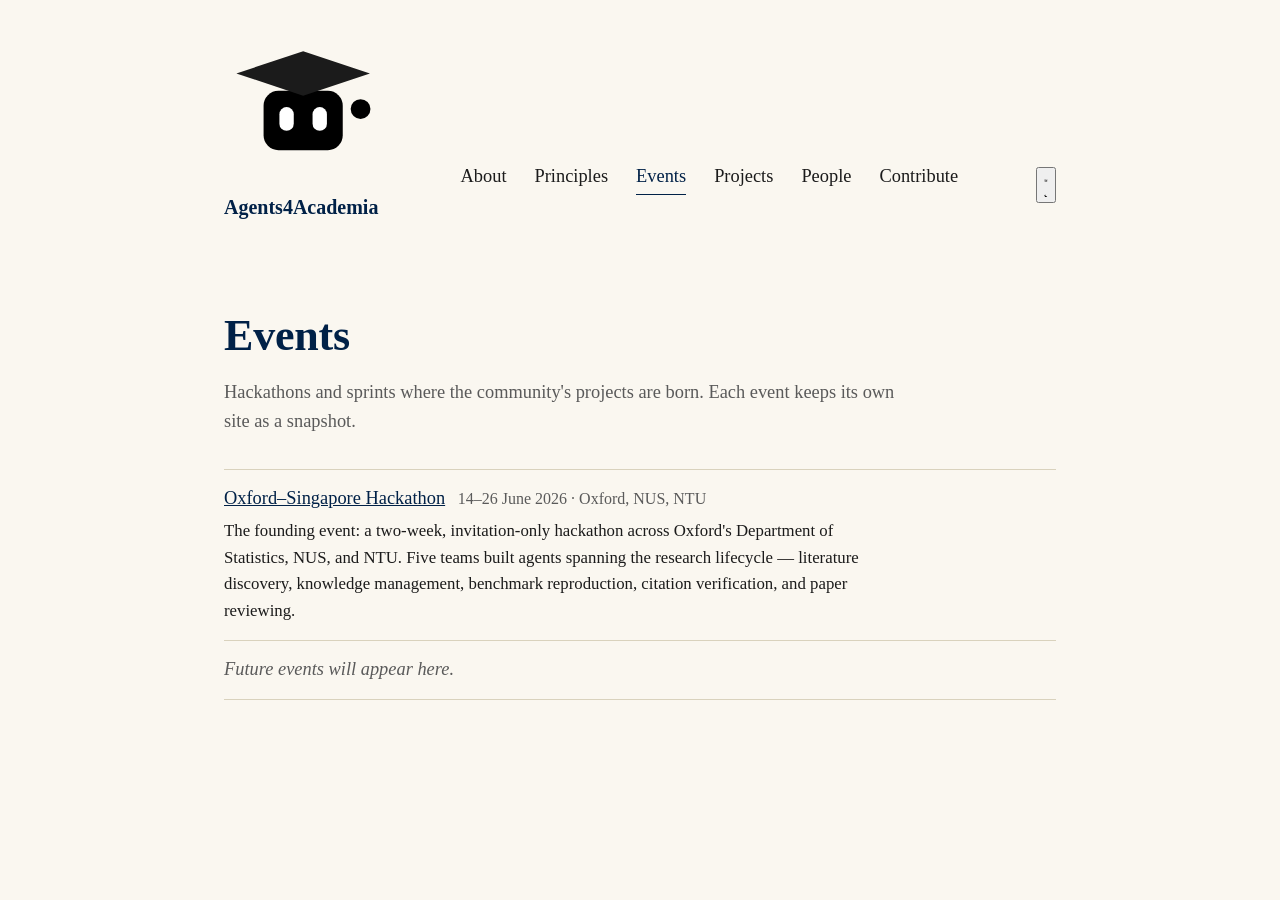
==== events/index.html @ e946435d "Redesign: community site with events archive, theme toggle, graduate-agent brand - Root restructure:" ====
<!doctype html>
<html lang="en">
<head>
  <meta charset="utf-8" />
  <meta name="viewport" content="width=device-width, initial-scale=1" />
  <link rel="icon" type="image/svg+xml" href="../assets/img/favicon.svg" />
  <title>Events — Agents4Academia</title>
  <link rel="preconnect" href="https://fonts.googleapis.com" />
  <link rel="preconnect" href="https://fonts.gstatic.com" crossorigin />
  <link href="https://fonts.googleapis.com/css2?family=Archivo:wght@500;650;700&family=IBM+Plex+Mono:wght@400;500&family=IBM+Plex+Sans:wght@400;600&display=swap" rel="stylesheet" />
  <script>
    (function () {
      var t = null;
      try { t = localStorage.getItem("theme"); } catch (e) {}
      if (!t) t = matchMedia("(prefers-color-scheme: dark)").matches ? "dark" : "light";
      document.documentElement.dataset.theme = t;
    })();
  </script>
  <link rel="stylesheet" href="../assets/css/style.css?v=6" />
</head>
<body>

<header class="site-header">
  <div class="wrap">
    <a class="brand" href="../">
      <svg class="node" viewBox="0 0 32 32" aria-hidden="true"><rect x="8" y="13.5" width="16" height="12" rx="3" fill="var(--plot)"/><rect x="11.2" y="16.8" width="2.9" height="4.8" rx="1.45" fill="#fff"/><rect x="17.9" y="16.8" width="2.9" height="4.8" rx="1.45" fill="#fff"/><path d="M2.5 10 16 5.5 29.5 10 16 14.5 Z" fill="var(--ink)"/><path d="M27.6 10.8 V 15.4" stroke="var(--accent)" stroke-width="1.7" stroke-linecap="round"/><circle cx="27.6" cy="17.2" r="2" fill="var(--accent)"/></svg>
      Agents4Academia
    </a>
    <nav class="site-nav" aria-label="Primary">
      <a href="../">About</a>
      <a href="../principles.html">Principles</a>
      <a href="./" aria-current="page">Events</a>
      <a href="../projects.html">Projects</a>
      <a href="../people.html">People</a>
      <a href="../contribute.html">Contribute</a>
    </nav>
    <button class="theme-toggle" aria-label="Toggle dark mode"
      onclick="var r=document.documentElement;var t=r.dataset.theme==='dark'?'light':'dark';r.dataset.theme=t;try{localStorage.setItem('theme',t)}catch(e){}">
      <svg class="tt-sun" viewBox="0 0 24 24" fill="none" stroke="currentColor" stroke-width="2" stroke-linecap="round" aria-hidden="true">
        <circle cx="12" cy="12" r="4.2"/>
        <path d="M12 2.5v2.4M12 19.1v2.4M2.5 12h2.4M19.1 12h2.4M5 5l1.7 1.7M17.3 17.3 19 19M19 5l-1.7 1.7M6.7 17.3 5 19"/>
      </svg>
      <svg class="tt-moon" viewBox="0 0 24 24" fill="currentColor" aria-hidden="true">
        <path d="M20.5 14.6A8.5 8.5 0 0 1 9.4 3.5a8.5 8.5 0 1 0 11.1 11.1z"/>
      </svg>
    </button>
  </div>
</header>

<main>
  <div class="wrap">
    <h1>Events</h1>
    <p class="tagline">
      Hackathons and sprints where the community's projects are born. Each
      event keeps its own site as a snapshot.
    </p>

    <ul class="plain resources">
      <li>
        <a href="2026-oxford-sg/">Oxford–Singapore Hackathon</a>
        <span class="src">14–26 June 2026 · Oxford, NUS, NTU</span>
        <p class="blurb">
          The founding event: a two-week, invitation-only hackathon across
          Oxford's Department of Statistics, NUS, and NTU. Five teams built
          agents spanning the research lifecycle — literature discovery,
          knowledge management, benchmark reproduction, citation verification,
          and paper reviewing.
        </p>
      </li>
      <li class="tba">Future events will appear here.</li>
    </ul>
  </div>
</main>

</body>
</html>
---- assets/css/style.css ----
:root {
  --navy: #002147;
  --ink: #1b1b1b;
  --muted: #5a5a5a;
  --cream: #faf7f0;
  --rule: #d9d2bd;
  --max: 56rem;
  --gutter: clamp(1.25rem, 4vw, 2rem);
}

* { box-sizing: border-box; }

body {
  margin: 0;
  font-family: "Crimson Pro", "EB Garamond", Georgia, serif;
  font-size: 1.15rem;
  line-height: 1.6;
  color: var(--ink);
  background: var(--cream);
  -webkit-font-smoothing: antialiased;
  text-rendering: optimizeLegibility;
}

.wrap {
  max-width: var(--max);
  margin: 0 auto;
  padding-left: var(--gutter);
  padding-right: var(--gutter);
}

/* Header */
.site-header .wrap {
  display: flex;
  align-items: baseline;
  justify-content: space-between;
  gap: 2rem;
  padding-top: 1.5rem;
  padding-bottom: 1.5rem;
  flex-wrap: wrap;
}

.brand {
  font-weight: 600;
  font-size: 1.25rem;
  color: var(--navy);
  text-decoration: none;
}

.site-nav {
  display: flex;
  gap: 1.75rem;
  font-size: 1.15rem;
}

.site-nav a {
  color: var(--ink);
  text-decoration: none;
  padding-bottom: 2px;
  border-bottom: 1px solid transparent;
}

.site-nav a:hover {
  color: var(--navy);
  border-bottom-color: var(--navy);
}

.site-nav a[aria-current="page"] {
  color: var(--navy);
  border-bottom-color: var(--navy);
}

/* Page body */
main {
  padding: clamp(2.5rem, 6vw, 4rem) 0 4rem;
}

h1 {
  font-family: "Crimson Pro", Georgia, serif;
  font-weight: 600;
  font-size: clamp(2rem, 4vw, 2.75rem);
  color: var(--navy);
  margin: 0 0 1rem;
  line-height: 1.15;
  letter-spacing: -0.005em;
}

h2 {
  font-family: "Crimson Pro", Georgia, serif;
  font-weight: 600;
  font-size: 1.4rem;
  color: var(--navy);
  margin: 2.5rem 0 0.75rem;
}

p {
  margin: 0 0 1rem;
  max-width: 38em;
}

a {
  color: var(--navy);
}

.cover {
  margin: 0 0 2.5rem;
}

.cover img {
  display: block;
  width: 100%;
  height: auto;
}

.tagline {
  font-size: 1.15rem;
  color: var(--muted);
  margin-bottom: 2rem;
  max-width: 38em;
}

/* Definition-list-style facts */
.facts {
  margin: 2rem 0;
  border-top: 1px solid var(--rule);
}

.facts > div {
  display: grid;
  grid-template-columns: 9rem 1fr;
  gap: 1.5rem;
  padding: 0.9rem 0;
  border-bottom: 1px solid var(--rule);
}

.facts dt {
  color: var(--muted);
  font-size: 1rem;
}

.facts dd {
  margin: 0;
  color: var(--ink);
}

@media (max-width: 560px) {
  .facts > div { grid-template-columns: 1fr; gap: 0.15rem; padding: 0.75rem 0; }
}

/* Lists */
ul.plain {
  list-style: none;
  padding: 0;
  margin: 1rem 0;
}

ul.plain li {
  padding: 0.5rem 0;
  border-bottom: 1px solid var(--rule);
}

ul.plain li:first-child {
  border-top: 1px solid var(--rule);
}

.tba {
  color: var(--muted);
  font-style: italic;
}

.ack {
  margin-top: 2.5rem;
  padding-top: 1rem;
  border-top: 1px solid var(--rule);
  color: var(--muted);
  font-size: 1.05rem;
}

.ack-label {
  font-size: 0.95rem;
  margin: 0 0 0.75rem;
}

.logo-row {
  display: flex;
  align-items: center;
  gap: 2.5rem;
  flex-wrap: wrap;
}

.logo-row img {
  height: 14px;
  width: auto;
  display: block;
  opacity: 0.75;
}

.logo-row a:hover img {
  opacity: 1;
}

/* Timezone toggle */
.tz-toggle {
  display: inline-flex;
  margin-bottom: 1.25rem;
  border: 1px solid var(--navy);
  border-radius: 4px;
  overflow: hidden;
}

.tz-toggle button {
  font-family: inherit;
  font-size: 1rem;
  padding: 0.4rem 1rem;
  border: none;
  background: transparent;
  color: var(--muted);
  cursor: pointer;
}

.tz-toggle button + button {
  border-left: 1px solid var(--navy);
}

.tz-toggle button:hover {
  color: var(--navy);
}

.tz-toggle button[aria-pressed="true"] {
  background: var(--navy);
  color: #fff;
  font-weight: 600;
}

.tz-toggle button[aria-pressed="true"]::before {
  content: "\2713\00a0";
}

/* Schedule */
table.schedule {
  width: 100%;
  border-collapse: collapse;
  margin: 1rem 0 2.5rem;
  font-size: 1.05rem;
}

table.schedule th,
table.schedule td {
  padding: 0.6rem 0.75rem;
  border: 1px solid var(--rule);
  vertical-align: top;
  text-align: left;
}

table.schedule th {
  font-weight: 600;
  color: var(--navy);
  font-size: 1rem;
}

table.schedule td.time,
table.schedule th.time {
  width: 5.5rem;
  font-variant-numeric: tabular-nums;
  white-space: nowrap;
}

table.schedule td.time {
  color: var(--muted);
}

table.schedule .day-row td {
  font-weight: 600;
  color: var(--navy);
  background: rgba(0, 33, 71, 0.04);
}

table.schedule .day-row td > span {
  display: inline-block;
}

table.schedule .day-row .loc {
  float: right;
  font-weight: 400;
  font-size: 1rem;
  color: var(--muted);
}

/* Resources */
ul.resources li {
  padding: 0.9rem 0;
}

ul.resources li > a {
  font-weight: 500;
  font-size: 1.15rem;
}

ul.resources .src {
  color: var(--muted);
  font-size: 1rem;
  margin-left: 0.5rem;
}

ul.resources .blurb {
  margin: 0.25rem 0 0;
  font-size: 1.05rem;
  color: var(--ink);
}

/* Footer */
.site-footer {
  padding: 2rem 0;
  font-size: 1rem;
  color: var(--muted);
}

.site-footer p { margin: 0.25rem 0; }
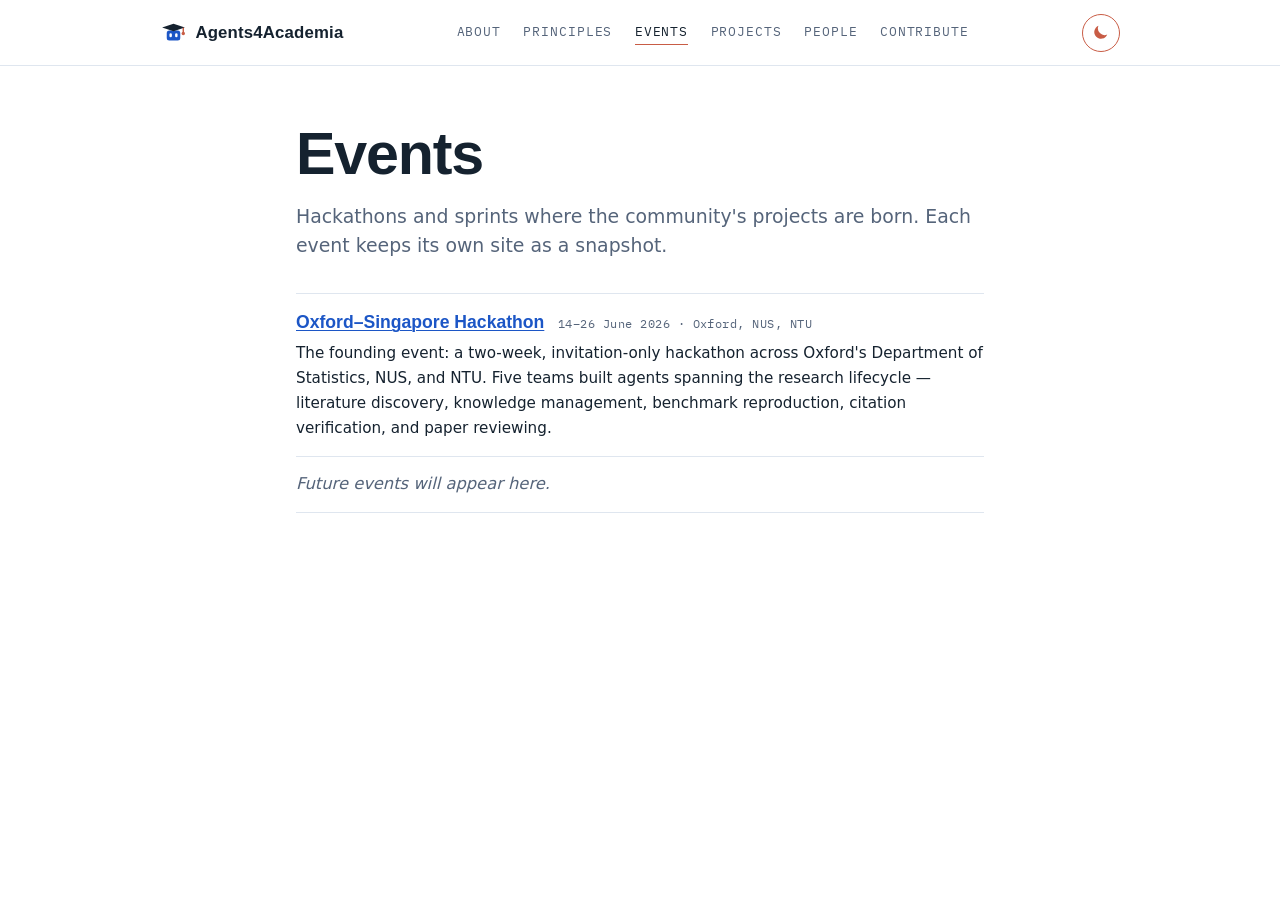
==== commit 14be2fd5: "Fix dark/light image swap: .cover img specificity beat .dark-only Co-Authored-By: Claude Fable 5 <no" ====
--- a/events/index.html
+++ b/events/index.html
@@ -16,7 +16,7 @@
       document.documentElement.dataset.theme = t;
     })();
   </script>
-  <link rel="stylesheet" href="../assets/css/style.css?v=6" />
+  <link rel="stylesheet" href="../assets/css/style.css?v=7" />
 </head>
 <body>
 
--- a/assets/css/style.css
+++ b/assets/css/style.css
@@ -1,22 +1,46 @@
+/* Agents4Academia — "graph paper" system.
+   Cool white sheet with a faint plotted grid; Archivo display, IBM Plex Sans
+   body, IBM Plex Mono for labels. One working blue (plot), the org banner's
+   terracotta as the accent. Event snapshots under events/<slug>/ carry their
+   own frozen copy of the old stylesheet and are untouched by this file. */
+
 :root {
-  --navy: #002147;
-  --ink: #1b1b1b;
-  --muted: #5a5a5a;
-  --cream: #faf7f0;
-  --rule: #d9d2bd;
-  --max: 56rem;
+  --paper: #ffffff;
+  --grid: #e7edf6;
+  --ink: #15222f;
+  --muted: #55647a;
+  --plot: #1c56c6;
+  --accent: #c85c45;
+  --rule: #dfe6ef;
+  --card: #ffffff;
+  --max: 47rem;
   --gutter: clamp(1.25rem, 4vw, 2rem);
+  --display: "Archivo", "Helvetica Neue", sans-serif;
+  --body: "IBM Plex Sans", system-ui, sans-serif;
+  --mono: "IBM Plex Mono", ui-monospace, monospace;
+  color-scheme: light;
+}
+
+:root[data-theme="dark"] {
+  --paper: #0f151d;
+  --ink: #e7edf6;
+  --muted: #97a5ba;
+  --plot: #7aa5f8;
+  --accent: #e08a70;
+  --rule: #273140;
+  --card: #161e29;
+  color-scheme: dark;
 }
 
 * { box-sizing: border-box; }
 
 body {
   margin: 0;
-  font-family: "Crimson Pro", "EB Garamond", Georgia, serif;
-  font-size: 1.15rem;
-  line-height: 1.6;
-  color: var(--ink);
-  background: var(--cream);
+  font-family: var(--body);
+  font-size: 1.02rem;
+  line-height: 1.65;
+  color: var(--ink);
+  background-color: var(--paper);
   -webkit-font-smoothing: antialiased;
   text-rendering: optimizeLegibility;
 }
@@ -28,102 +52,240 @@
   padding-right: var(--gutter);
 }
 
-/* Header */
+a { color: var(--plot); text-decoration-thickness: 1px; text-underline-offset: 2px; }
+a:hover { color: var(--accent); }
+:focus-visible { outline: 2px solid var(--plot); outline-offset: 2px; border-radius: 2px; }
+
+/* ── Inline icons: follow the text color; plotted dot takes the accent ── */
+.ico {
+  width: 15px;
+  height: 15px;
+  vertical-align: -2px;
+  margin-right: 0.32em;
+  flex: none;
+}
+.ico .dot { fill: var(--accent); }
+
+/* ── Header ── */
+.site-header {
+  background: color-mix(in srgb, var(--paper) 90%, transparent);
+  border-bottom: 1px solid var(--rule);
+  backdrop-filter: blur(4px);
+  position: sticky;
+  top: 0;
+  z-index: 10;
+}
+
 .site-header .wrap {
   display: flex;
-  align-items: baseline;
+  align-items: center;
   justify-content: space-between;
-  gap: 2rem;
-  padding-top: 1.5rem;
-  padding-bottom: 1.5rem;
+  gap: 1.5rem;
+  padding-top: 0.85rem;
+  padding-bottom: 0.85rem;
   flex-wrap: wrap;
+  max-width: 64rem;
 }
 
 .brand {
-  font-weight: 600;
-  font-size: 1.25rem;
-  color: var(--navy);
+  font-family: var(--display);
+  font-weight: 700;
+  font-size: 1.05rem;
+  letter-spacing: 0.01em;
+  color: var(--ink);
   text-decoration: none;
-}
+  display: inline-flex;
+  align-items: center;
+  gap: 0.5em;
+}
+.brand:hover { color: var(--plot); }
+.brand .node { width: 27px; height: 27px; flex: none; }
 
 .site-nav {
   display: flex;
-  gap: 1.75rem;
-  font-size: 1.15rem;
+  gap: 1.4rem;
+  font-family: var(--mono);
+  font-size: 0.8rem;
+  letter-spacing: 0.07em;
+  text-transform: uppercase;
 }
 
 .site-nav a {
-  color: var(--ink);
+  color: var(--muted);
   text-decoration: none;
   padding-bottom: 2px;
+  border-bottom: 1.5px solid transparent;
+}
+
+.site-nav a:hover { color: var(--plot); }
+
+.site-nav a[aria-current="page"] {
+  color: var(--ink);
+  border-bottom-color: var(--accent);
+}
+
+/* ── Page body ── */
+main { padding: clamp(2rem, 5vw, 3.5rem) 0 4rem; }
+
+h1 {
+  font-family: var(--display);
+  font-weight: 700;
+  font-size: clamp(2.3rem, 5vw, 3.7rem);
+  letter-spacing: -0.02em;
+  line-height: 1.08;
+  color: var(--ink);
+  margin: 0 0 1rem;
+}
+
+h2 {
+  font-family: var(--display);
+  font-weight: 650;
+  font-size: 1.3rem;
+  letter-spacing: -0.01em;
+  color: var(--ink);
+  margin: 2.5rem 0 0.75rem;
+}
+
+p { margin: 0 0 1rem; }
+
+.eyebrow {
+  font-family: var(--mono);
+  font-size: 0.75rem;
+  letter-spacing: 0.12em;
+  text-transform: uppercase;
+  color: var(--plot);
+  margin: 0 0 0.5rem;
+}
+
+.tagline {
+  font-size: 1.18rem;
+  line-height: 1.55;
+  color: var(--muted);
+  margin-bottom: 2rem;
+}
+
+/* ── Hero: a paper-style centered title block ── */
+.hero { padding: 3rem 0 1rem; text-align: center; }
+.hero .motto {
+  font-family: var(--mono);
+  font-size: 0.78rem;
+  letter-spacing: 0.22em;
+  text-transform: uppercase;
+  color: var(--accent);
+  margin: 0 0 1.1rem;
+}
+.hero h1 .four { color: var(--accent); }
+.hero .tagline { margin-left: auto; margin-right: auto; margin-bottom: 1.4rem; }
+.hero .channels { justify-content: center; margin-top: 0; }
+.netline { display: block; width: 300px; max-width: 70%; height: auto; margin: 2.2rem auto 0.5rem; }
+
+/* Paper-style figure with caption */
+.figure { margin: 2.5rem 0 2.75rem; text-align: center; }
+.figure img, .figure svg.fig-inline { display: block; width: 100%; height: auto; }
+.figure figcaption {
+  font-family: var(--mono);
+  font-size: 0.74rem;
+  letter-spacing: 0.05em;
+  color: var(--muted);
+  margin-top: 0.8rem;
+}
+
+/* legacy cover kept for any page still using it */
+.cover { margin: 0 0 2.5rem; }
+.cover img { display: block; width: 100%; height: auto; }
+
+/* ── CTA buttons (contribute page: GitHub + socials, unmissable) ── */
+.cta-row { display: flex; flex-wrap: wrap; gap: 0.8rem; margin: 1.75rem 0 2.25rem; }
+.btn {
+  display: inline-flex;
+  align-items: center;
+  gap: 0.55em;
+  font-family: var(--display);
+  font-weight: 650;
+  font-size: 1rem;
+  color: var(--ink);
+  text-decoration: none;
+  border: 1.5px solid var(--ink);
+  border-radius: 8px;
+  padding: 0.68rem 1.25rem;
+}
+.btn .ico { width: 19px; height: 19px; margin: 0; }
+.btn:hover { border-color: var(--plot); color: var(--plot); }
+.btn.primary { background: var(--ink); border-color: var(--ink); color: var(--paper); }
+.btn.primary:hover { background: var(--plot); border-color: var(--plot); color: var(--paper); }
+
+/* ── Channel links: icon + label pills ── */
+.channels {
+  display: flex;
+  flex-wrap: wrap;
+  gap: 0.6rem;
+  margin: 1.75rem 0 0.5rem;
+  padding: 0;
+  list-style: none;
+}
+.channels { gap: 1.6rem; }
+.channels a {
+  display: inline-flex;
+  align-items: center;
+  font-family: var(--mono);
+  font-size: 0.98rem;
+  letter-spacing: 0.03em;
+  color: var(--ink);
+  text-decoration: none;
   border-bottom: 1px solid transparent;
-}
-
-.site-nav a:hover {
-  color: var(--navy);
-  border-bottom-color: var(--navy);
-}
-
-.site-nav a[aria-current="page"] {
-  color: var(--navy);
-  border-bottom-color: var(--navy);
-}
-
-/* Page body */
-main {
-  padding: clamp(2.5rem, 6vw, 4rem) 0 4rem;
-}
-
-h1 {
-  font-family: "Crimson Pro", Georgia, serif;
-  font-weight: 600;
-  font-size: clamp(2rem, 4vw, 2.75rem);
-  color: var(--navy);
-  margin: 0 0 1rem;
-  line-height: 1.15;
-  letter-spacing: -0.005em;
-}
-
-h2 {
-  font-family: "Crimson Pro", Georgia, serif;
-  font-weight: 600;
-  font-size: 1.4rem;
-  color: var(--navy);
-  margin: 2.5rem 0 0.75rem;
-}
-
-p {
-  margin: 0 0 1rem;
-  max-width: 38em;
-}
-
-a {
-  color: var(--navy);
-}
-
-.cover {
-  margin: 0 0 2.5rem;
-}
-
-.cover img {
+  padding-bottom: 2px;
+}
+.channels a:hover { color: var(--plot); border-bottom-color: var(--plot); }
+.channels .ico { width: 21px; height: 21px; margin-right: 0.5em; }
+
+/* ── The lifecycle: five wide cards on the line ── */
+.lifecycle {
+  list-style: none;
+  margin: 1.75rem 0 0.5rem;
+  padding: 0;
+  display: grid;
+  grid-template-columns: repeat(5, 1fr);
+  gap: 0.9rem;
+}
+.lifecycle li {
+  border-top: 2px solid var(--ink);
+  padding: 1rem 0.25rem 0.5rem 0;
+}
+.lifecycle .station {
   display: block;
-  width: 100%;
-  height: auto;
-}
-
-.tagline {
-  font-size: 1.15rem;
-  color: var(--muted);
-  margin-bottom: 2rem;
-  max-width: 38em;
-}
-
-/* Definition-list-style facts */
-.facts {
-  margin: 2rem 0;
-  border-top: 1px solid var(--rule);
-}
-
+  color: var(--ink);
+  margin-bottom: 0.7rem;
+}
+.lifecycle .station .ico { width: 21px; height: 21px; margin: 0; }
+.lifecycle .stage {
+  display: block;
+  font-family: var(--mono);
+  font-size: 0.68rem;
+  letter-spacing: 0.14em;
+  text-transform: uppercase;
+  color: var(--accent);
+  margin-bottom: 0.2rem;
+}
+.lifecycle .name {
+  font-family: var(--display);
+  font-weight: 650;
+  font-size: 1.02rem;
+  color: var(--ink);
+  text-decoration: none;
+}
+.lifecycle .name:hover { color: var(--plot); }
+.lifecycle .desc {
+  display: block;
+  font-size: 0.79rem;
+  color: var(--muted);
+  line-height: 1.45;
+  margin-top: 0.3rem;
+}
+@media (max-width: 1000px) { .lifecycle { grid-template-columns: repeat(2, 1fr); } }
+@media (max-width: 560px) { .lifecycle { grid-template-columns: 1fr; } }
+
+/* ── Definition-list facts (still used on subpages) ── */
+.facts { margin: 2rem 0; border-top: 1px solid var(--rule); }
 .facts > div {
   display: grid;
   grid-template-columns: 9rem 1fr;
@@ -131,187 +293,269 @@
   padding: 0.9rem 0;
   border-bottom: 1px solid var(--rule);
 }
-
 .facts dt {
   color: var(--muted);
-  font-size: 1rem;
-}
-
-.facts dd {
-  margin: 0;
-  color: var(--ink);
-}
+  font-family: var(--mono);
+  font-size: 0.78rem;
+  letter-spacing: 0.08em;
+  text-transform: uppercase;
+  padding-top: 0.2rem;
+}
+.facts dd { margin: 0; color: var(--ink); }
 
 @media (max-width: 560px) {
   .facts > div { grid-template-columns: 1fr; gap: 0.15rem; padding: 0.75rem 0; }
 }
 
-/* Lists */
-ul.plain {
+/* ── Principles page ── */
+.principles { list-style: none; margin: 2rem 0; padding: 0; }
+.principles li {
+  display: grid;
+  grid-template-columns: 44px 1fr;
+  gap: 1rem;
+  padding: 1.35rem 0;
+  border-top: 1px solid var(--rule);
+  max-width: 46em;
+}
+.principles li:last-child { border-bottom: 1px solid var(--rule); }
+.principles .p-ico {
+  width: 40px;
+  height: 40px;
+  border: 1.6px solid var(--plot);
+  border-radius: 50%;
+  background: var(--card);
+  display: flex;
+  align-items: center;
+  justify-content: center;
+}
+.principles .p-ico .ico { width: 20px; height: 20px; margin: 0; }
+.principles h2 { margin: 0.15rem 0 0.35rem; font-size: 1.12rem; }
+.principles p { margin: 0; color: var(--ink); }
+
+/* ── Lists ── */
+ul.plain { list-style: none; padding: 0; margin: 1rem 0; }
+ul.plain li { padding: 0.5rem 0; border-bottom: 1px solid var(--rule); }
+ul.plain li:first-child { border-top: 1px solid var(--rule); }
+
+.tba { color: var(--muted); font-style: italic; }
+
+/* ── Acknowledgements ── */
+.ack {
+  margin-top: 3rem;
+  padding-top: 1.25rem;
+  border-top: 1px solid var(--rule);
+  color: var(--muted);
+  font-size: 0.95rem;
+}
+.ack-label {
+  font-family: var(--mono);
+  font-size: 0.75rem;
+  letter-spacing: 0.1em;
+  text-transform: uppercase;
+  margin: 0 0 0.75rem;
+}
+.logo-row { display: flex; align-items: center; gap: 2.5rem; flex-wrap: wrap; }
+.logo-row img { height: 14px; width: auto; display: block; opacity: 0.75; }
+.logo-row a:hover img { opacity: 1; }
+.ack .institutions {
+  display: flex;
+  flex-wrap: wrap;
+  align-items: center;
+  gap: 1rem 1.5rem;
+  margin: 1.1rem 0 0;
+  padding: 0;
   list-style: none;
-  padding: 0;
-  margin: 1rem 0;
-}
-
-ul.plain li {
-  padding: 0.5rem 0;
-  border-bottom: 1px solid var(--rule);
-}
-
-ul.plain li:first-child {
-  border-top: 1px solid var(--rule);
-}
-
-.tba {
-  color: var(--muted);
-  font-style: italic;
-}
-
-.ack {
-  margin-top: 2.5rem;
-  padding-top: 1rem;
-  border-top: 1px solid var(--rule);
-  color: var(--muted);
-  font-size: 1.05rem;
-}
-
-.ack-label {
-  font-size: 0.95rem;
-  margin: 0 0 0.75rem;
-}
-
-.logo-row {
-  display: flex;
-  align-items: center;
-  gap: 2.5rem;
-  flex-wrap: wrap;
-}
-
-.logo-row img {
-  height: 14px;
+}
+.ack .institutions li { display: inline-flex; align-items: center; }
+.ack .institutions img {
+  height: 48px;
   width: auto;
   display: block;
-  opacity: 0.75;
-}
-
-.logo-row a:hover img {
-  opacity: 1;
-}
-
-/* Timezone toggle */
+}
+.ack .institutions img.wordmark { height: 17px; margin-right: 0.6rem; }
+
+/* ── Timezone toggle (events) ── */
 .tz-toggle {
   display: inline-flex;
   margin-bottom: 1.25rem;
-  border: 1px solid var(--navy);
+  border: 1px solid var(--plot);
   border-radius: 4px;
   overflow: hidden;
-}
-
+  font-family: var(--mono);
+}
 .tz-toggle button {
   font-family: inherit;
-  font-size: 1rem;
+  font-size: 0.85rem;
   padding: 0.4rem 1rem;
   border: none;
   background: transparent;
   color: var(--muted);
   cursor: pointer;
 }
-
-.tz-toggle button + button {
-  border-left: 1px solid var(--navy);
-}
-
-.tz-toggle button:hover {
-  color: var(--navy);
-}
-
-.tz-toggle button[aria-pressed="true"] {
-  background: var(--navy);
-  color: #fff;
-  font-weight: 600;
-}
-
-.tz-toggle button[aria-pressed="true"]::before {
-  content: "\2713\00a0";
-}
-
-/* Schedule */
+.tz-toggle button + button { border-left: 1px solid var(--plot); }
+.tz-toggle button:hover { color: var(--plot); }
+.tz-toggle button[aria-pressed="true"] { background: var(--plot); color: #fff; font-weight: 500; }
+.tz-toggle button[aria-pressed="true"]::before { content: "\2713\00a0"; }
+
+/* ── Schedule (events) ── */
 table.schedule {
   width: 100%;
   border-collapse: collapse;
   margin: 1rem 0 2.5rem;
-  font-size: 1.05rem;
-}
-
-table.schedule th,
-table.schedule td {
+  font-size: 0.95rem;
+  background: var(--card);
+}
+table.schedule th, table.schedule td {
   padding: 0.6rem 0.75rem;
   border: 1px solid var(--rule);
   vertical-align: top;
   text-align: left;
 }
-
 table.schedule th {
-  font-weight: 600;
-  color: var(--navy);
-  font-size: 1rem;
-}
-
-table.schedule td.time,
-table.schedule th.time {
+  font-family: var(--display);
+  font-weight: 650;
+  color: var(--ink);
+  font-size: 0.9rem;
+}
+table.schedule td.time, table.schedule th.time {
   width: 5.5rem;
-  font-variant-numeric: tabular-nums;
+  font-family: var(--mono);
+  font-size: 0.85rem;
   white-space: nowrap;
 }
-
-table.schedule td.time {
-  color: var(--muted);
-}
-
+table.schedule td.time { color: var(--muted); }
 table.schedule .day-row td {
   font-weight: 600;
-  color: var(--navy);
-  background: rgba(0, 33, 71, 0.04);
-}
-
-table.schedule .day-row td > span {
-  display: inline-block;
-}
-
-table.schedule .day-row .loc {
-  float: right;
-  font-weight: 400;
-  font-size: 1rem;
-  color: var(--muted);
-}
-
-/* Resources */
-ul.resources li {
-  padding: 0.9rem 0;
-}
-
-ul.resources li > a {
-  font-weight: 500;
-  font-size: 1.15rem;
-}
-
+  color: var(--ink);
+  background: rgba(28, 86, 198, 0.05);
+}
+table.schedule .day-row td > span { display: inline-block; }
+table.schedule .day-row .loc { float: right; font-weight: 400; font-size: 0.9rem; color: var(--muted); }
+
+/* ── Resources / projects lists ── */
+ul.resources li { padding: 0.9rem 0; }
+ul.resources li > a { font-family: var(--display); font-weight: 650; font-size: 1.1rem; }
 ul.resources .src {
   color: var(--muted);
-  font-size: 1rem;
+  font-family: var(--mono);
+  font-size: 0.78rem;
+  letter-spacing: 0.04em;
   margin-left: 0.5rem;
 }
-
-ul.resources .blurb {
-  margin: 0.25rem 0 0;
+ul.resources .blurb { margin: 0.25rem 0 0; font-size: 0.95rem; color: var(--ink); }
+ul.resources .contribs { display: flex; gap: 0.4rem; margin: 0.6rem 0 0.1rem; flex-wrap: wrap; }
+ul.resources .contribs img {
+  display: block;
+  width: 28px;
+  height: 28px;
+  border-radius: 50%;
+  border: 1px solid var(--rule);
+  background: var(--card);
+}
+ul.resources .contribs a:hover img { border-color: var(--plot); }
+
+ul.projects li > a { font-size: 1.25rem; }
+
+/* ── People grid ── */
+ul.people-grid {
+  list-style: none;
+  padding: 0;
+  margin: 1rem 0 2.5rem;
+  display: grid;
+  grid-template-columns: repeat(auto-fill, minmax(19rem, 1fr));
+  gap: 1rem;
+}
+ul.people-grid li {
+  display: flex;
+  gap: 0.9rem;
+  align-items: flex-start;
+  padding: 0.9rem;
+  border: 1px solid var(--rule);
+  border-radius: 4px;
+  background: var(--card);
+}
+ul.people-grid .mug {
+  flex: none;
+  width: 56px;
+  height: 56px;
+  border-radius: 50%;
+  object-fit: cover;
+  border: 1px solid var(--rule);
+}
+ul.people-grid .ph {
+  display: flex;
+  align-items: center;
+  justify-content: center;
+  background: rgba(28, 86, 198, 0.08);
+  color: var(--plot);
+  font-family: var(--display);
+  font-weight: 650;
+  font-size: 1.1rem;
+}
+ul.people-grid .bio { display: flex; flex-direction: column; gap: 0.1rem; min-width: 0; }
+ul.people-grid .name {
+  font-family: var(--display);
+  font-weight: 650;
   font-size: 1.05rem;
   color: var(--ink);
-}
-
-/* Footer */
+  text-decoration: none;
+}
+ul.people-grid .name:hover { color: var(--plot); text-decoration: underline; }
+ul.people-grid .role {
+  color: var(--muted);
+  font-family: var(--mono);
+  font-size: 0.75rem;
+  letter-spacing: 0.06em;
+  text-transform: uppercase;
+}
+ul.people-grid .area { font-size: 0.92rem; line-height: 1.45; }
+ul.people-grid .proj { font-size: 0.85rem; color: var(--muted); }
+ul.people-grid .proj a { color: var(--plot); }
+
+/* ── Theme toggle ── */
+.theme-toggle {
+  width: 38px;
+  height: 38px;
+  border: 1.5px solid var(--accent);
+  border-radius: 50%;
+  background: transparent;
+  color: var(--accent);
+  display: inline-flex;
+  align-items: center;
+  justify-content: center;
+  cursor: pointer;
+  padding: 0;
+  flex: none;
+}
+.theme-toggle:hover { background: var(--accent); color: var(--paper); }
+.theme-toggle svg { width: 19px; height: 19px; }
+.theme-toggle .tt-sun { display: none; }
+:root[data-theme="dark"] .theme-toggle .tt-sun { display: block; }
+:root[data-theme="dark"] .theme-toggle .tt-moon { display: none; }
+
+/* Dark ground: logos keep a white plate; figures swap to dark variants */
+:root[data-theme="dark"] .ack .institutions img,
+:root[data-theme="dark"] .logo-row img {
+  background: #fff;
+  padding: 5px 9px;
+  border-radius: 6px;
+  box-sizing: content-box;
+}
+img.dark-only, .dark-only { display: none; }
+:root[data-theme="dark"] img.dark-only, :root[data-theme="dark"] .dark-only { display: block; }
+:root[data-theme="dark"] img.light-only, :root[data-theme="dark"] .light-only { display: none; }
+
+/* ── Footer ── */
 .site-footer {
-  padding: 2rem 0;
-  font-size: 1rem;
-  color: var(--muted);
-}
-
+  padding: 2rem 0 2.5rem;
+  font-family: var(--mono);
+  font-size: 0.78rem;
+  letter-spacing: 0.04em;
+  color: var(--muted);
+  border-top: 1px solid var(--rule);
+}
 .site-footer p { margin: 0.25rem 0; }
+
+@media (prefers-reduced-motion: reduce) {
+  * { transition: none !important; animation: none !important; }
+}
